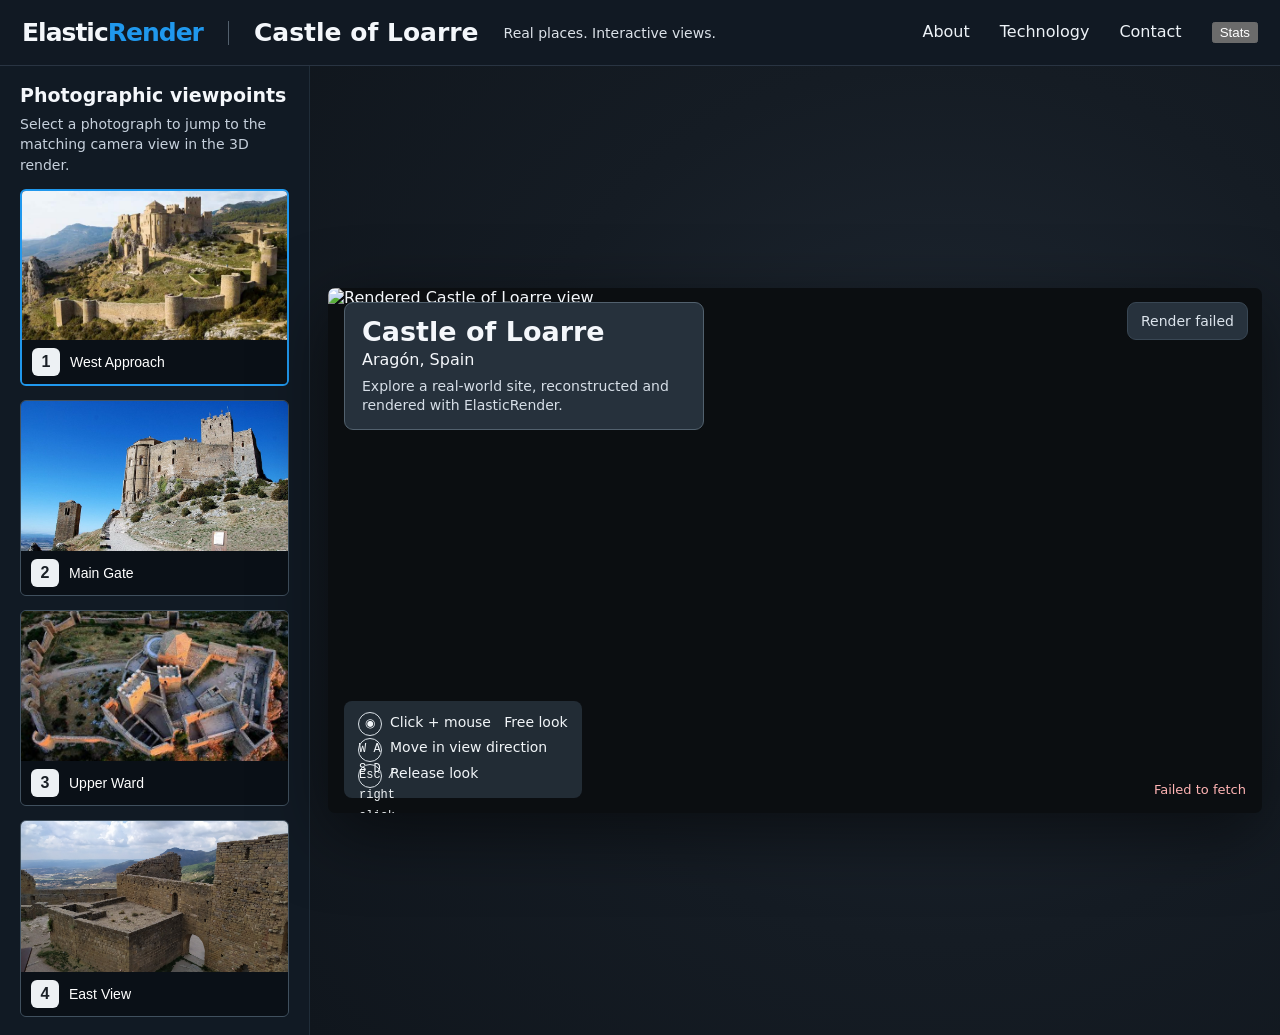
==== elasticrender_castle_demo.html @ c6b7ba1c "Add files via upload" ====
<!doctype html>
<html lang="en">
<head>
<meta charset="utf-8">
<meta name="viewport" content="width=device-width,initial-scale=1">
<title>ElasticRender · Castle of Loarre</title>
<style>
:root{color-scheme:dark;--bg:#10161e;--panel:#1d2733;--line:#314050;--blue:#2098ed;--muted:#c6d0dc}
*{box-sizing:border-box}html,body{margin:0;min-height:100%;font-family:Inter,ui-sans-serif,system-ui,sans-serif;background:var(--bg);color:#f4f7fb}
body{min-height:100vh}header{height:66px;border-bottom:1px solid #293442;display:flex;align-items:center;padding:0 22px;gap:25px;background:#111923}
.brand{font-size:25px;font-weight:750;letter-spacing:-.04em}.brand span{color:var(--blue)}.divider{height:24px;border-left:1px solid #53606d}.title{font-size:25px;font-weight:650}.tagline{color:#dbe1e8;font-size:14px}.nav{margin-left:auto;display:flex;gap:30px;color:#edf2f7}.nav a{color:inherit;text-decoration:none}
.layout{display:grid;grid-template-columns:310px minmax(0,1fr);min-height:calc(100vh - 66px)}aside{padding:18px 20px;background:#111a24;border-right:1px solid #202d39;overflow:auto}aside h2{font-size:19px;margin:0 0 8px}aside p{color:var(--muted);font-size:14px;line-height:1.45;margin:0 0 14px}.shots{display:grid;gap:14px}.shot{border:1px solid #40505e;background:#1a2530;border-radius:6px;overflow:hidden;padding:0;color:#fff;text-align:left;cursor:pointer;transition:.15s;border-width:1px}.shot:hover,.shot.active{border:2px solid var(--blue)}.shot img{display:block;width:100%;aspect-ratio:16/9;object-fit:cover}.shot-label{display:flex;align-items:center;gap:10px;padding:8px 10px;background:rgba(8,13,18,.84);font-size:14px}.number{width:28px;height:28px;border-radius:6px;background:#edf1f4;color:#1a2027;display:grid;place-items:center;font-weight:700;font-size:16px}
main{position:relative;display:flex;align-items:center;justify-content:center;padding:14px 18px;background:radial-gradient(circle at 65% 45%,#202934 0,#151c24 53%,#10161d 100%)}.render-wrap{position:relative;width:min(100%,1200px);aspect-ratio:16/9;background:#0b0e11;box-shadow:0 20px 70px #0008;border-radius:7px;overflow:hidden}.render-wrap img{width:100%;height:100%;display:block;object-fit:contain}.info{position:absolute;left:16px;top:14px;max-width:360px;background:#293540e8;border:1px solid #52616e;border-radius:9px;padding:14px 17px}.info h1{font-size:27px;line-height:1.1;margin:0 0 4px}.info .place{font-size:16px;margin-bottom:8px}.info p{color:#d6dee7;font-size:14px;line-height:1.35;margin:0}.status{position:absolute;right:14px;top:14px;background:#27323d;border:1px solid #394754;border-radius:9px;padding:10px 13px;color:#dce4ec;font-size:14px}.controls{position:absolute;left:16px;bottom:15px;background:#26313bdf;border-radius:8px;padding:10px 14px;color:#f1f5f8;font-size:14px;line-height:1.7}.controls kbd{display:inline-grid;place-items:center;width:24px;height:24px;border:1px solid #dbe2e8;border-radius:50%;margin-right:8px;font-size:12px}.stats-panel{display:none;position:absolute;right:14px;bottom:14px;background:#18212bd9;border:1px solid #52616e;border-radius:8px;padding:10px 12px;color:#dce4ec;font:12px/1.6 ui-monospace,monospace;max-width:390px}.stats-panel.open{display:block}.error{position:absolute;inset:auto 16px 16px auto;color:#ffb4b4;font-size:13px;max-width:55%;text-align:right}
@media(max-width:800px){header{padding:0 14px;gap:12px}.title{font-size:19px}.tagline,.divider,.nav{display:none}.layout{display:block}aside{border-right:0;border-bottom:1px solid #293442;padding:14px}.shots{display:flex;overflow-x:auto;gap:10px}.shot{min-width:190px}.shot-label{padding:6px 8px}.number{width:24px;height:24px}main{padding:12px 8px;min-height:56vw}.info{left:10px;top:10px;padding:9px 11px;max-width:65%}.info h1{font-size:18px}.info p,.controls{font-size:12px}.status{top:10px;right:10px;font-size:12px;padding:7px}.controls{left:10px;bottom:10px}}
</style>
</head>
<body>
<header><div class="brand">Elastic<span>Render</span></div><div class="divider"></div><div class="title">Castle of Loarre</div><div class="tagline">Real places. Interactive views.</div><nav class="nav"><a href="#about">About</a><a href="#technology">Technology</a><a href="#contact">Contact</a><button id="statsToggle" type="button">Stats</button></nav></header>
<div class="layout">
<aside><h2>Photographic viewpoints</h2><p>Select a photograph to jump to the matching camera view in the 3D render.</p><div class="shots" id="shots"></div></aside>
<main><div class="render-wrap" id="view"><img id="render" alt="Rendered Castle of Loarre view"><div class="info"><h1>Castle of Loarre</h1><div class="place">Aragón, Spain</div><p>Explore a real-world site, reconstructed and rendered with ElasticRender.</p></div><div class="status" id="status">1080p &nbsp;|&nbsp; Ready</div><div class="controls"><div><kbd>◉</kbd>Click + mouse &nbsp; Free look</div><div><kbd>W A S D</kbd>Move in view direction</div><div><kbd>Esc / right click</kbd>Release look</div></div><div class="stats-panel" id="statsPanel"><div id="clientStats">Client: async 30 FPS · waiting</div><div id="renderStats">Renderer: waiting</div></div><div class="error" id="error"></div></div></main>
</div>
<script>
const lambdaUrl='https://2l6ziozoccic3lmfd7wuqg2xia0nkqah.lambda-url.eu-west-2.on.aws/';
let renderWidth=1920,renderHeight=1080;
const cameras={
 camera1:[0.974174,0,-0.014282,-0.055994,-0.004531,1.704247,-0.309066,-0.067883,0,0,0,0.01,-0.014424,-0.178459,-0.983842,0.563640],
 camera2:[0.650398,0,-0.725397,0.040743,0.161630,1.718393,0.144919,-0.236218,0,0,0,0.01,-0.738677,0.125334,-0.662305,0.315036],
 camera3:[-0.698965,0,-0.678724,0.062357,-1.152657,0.512186,1.187032,-0.085197,0,0,0,0.01,-0.206005,-0.955277,0.212149,0.460692],
 camera4:[0.924031,0,-0.308846,-0.045320,-0.189948,1.625100,-0.568304,-0.306057,0,0,0,0.01,-0.297425,-0.345953,-0.889862,0.112355]
};
const views=[['camera1','West Approach'],['camera2','Main Gate'],['camera3','Upper Ward'],['camera4','East View']];
const shots=document.getElementById('shots'), image=document.getElementById('render'), status=document.getElementById('status'), error=document.getElementById('error');
const view=document.getElementById('view');
let position=[0,0,1],yaw=-Math.PI/2,pitch=0,keys=new Set(),active=false,lastMove=performance.now(),renderInFlight=false,movementQueued=false,requestId=0,displayedId=0;
const statsPanel=document.getElementById('statsPanel'),clientStats=document.getElementById('clientStats'),renderStats=document.getElementById('renderStats');
const receivedFrames=[];
function updateClientStats(){if(receivedFrames.length<2){clientStats.textContent='Client: async 30 FPS · waiting';return}const last=receivedFrames[receivedFrames.length-1],first=receivedFrames[0],fps=1000/((last-first)/(receivedFrames.length-1));clientStats.textContent=`Client: async 30 FPS · ${fps.toFixed(1)} FPS receive average (${receivedFrames.length} frames)`}
function updateRenderStats(headers){const render=headers.get('X-Render-Ms'),raster=headers.get('X-Raster-Ms'),jpeg=headers.get('X-Jpeg-Encode-Ms'),bytes=headers.get('X-Jpeg-Bytes');if(render)renderStats.textContent=`Renderer: ${render} ms · raster ${raster} ms · JPEG ${jpeg} ms · ${bytes} bytes`}
const nativeFetch=window.fetch;window.fetch=async(...args)=>{const response=await nativeFetch(...args);updateRenderStats(response.headers);receivedFrames.push(performance.now());if(receivedFrames.length>10)receivedFrames.shift();updateClientStats();return response};
document.getElementById('statsToggle').onclick=()=>statsPanel.classList.toggle('open');
const dot=(a,b)=>a[0]*b[0]+a[1]*b[1]+a[2]*b[2];
const cross=(a,b)=>[a[1]*b[2]-a[2]*b[1],a[2]*b[0]-a[0]*b[2],a[0]*b[1]-a[1]*b[0]];
const norm=a=>{const n=Math.hypot(...a);return a.map(x=>x/n)};
function matrix(){const aspect=renderWidth/renderHeight,fy=1/Math.tan(Math.PI/6),fx=fy/aspect;const f=norm([Math.cos(pitch)*Math.cos(yaw),Math.sin(pitch),Math.cos(pitch)*Math.sin(yaw)]),r=norm(cross(f,[0,1,0])),u=cross(r,f),v=[r[0],r[1],r[2],-dot(r,position),u[0],u[1],u[2],-dot(u,position),-f[0],-f[1],-f[2],dot(f,position),0,0,0,1];return [fx*v[0],fx*v[1],fx*v[2],fx*v[3],fy*v[4],fy*v[5],fy*v[6],fy*v[7],0,0,0,.01,-v[8],-v[9],-v[10],-v[11]]}
function applyCameraMatrix(cameraMatrix){const aspect=renderWidth/renderHeight,fy=1/Math.tan(Math.PI/6),fx=fy/aspect,right=cameraMatrix.slice(0,3).map(x=>x/fx),up=cameraMatrix.slice(4,7).map(x=>x/fy),back=cameraMatrix.slice(12,15).map(x=>-x),translation=[cameraMatrix[3]/fx,cameraMatrix[7]/fy,-cameraMatrix[15]];position=[0,1,2].map(i=>-right[i]*translation[0]-up[i]*translation[1]-back[i]*translation[2]);const forward=back.map(x=>-x);yaw=Math.atan2(forward[2],forward[0]);pitch=Math.asin(Math.max(-1,Math.min(1,forward[1])))}
for(const [camera,label] of views){const button=document.createElement('button');button.className='shot';button.innerHTML=`<img src="assets/${camera}.jpg" alt="${label}"><span class="shot-label"><span class="number">${camera.slice(-1)}</span>${label}</span>`;button.onclick=()=>select(camera,button);shots.append(button)}
let lastImageUrl=null;
async function select(camera,button){document.querySelectorAll('.shot').forEach(x=>x.classList.remove('active'));button.classList.add('active');status.textContent='1080p  |  Rendering…';error.textContent='';try{const response=await fetch(lambdaUrl,{method:'POST',headers:{'Content-Type':'application/json'},body:JSON.stringify({sceneIndex:0,resolution:[renderWidth,renderHeight],cameraMatrix:cameras[camera]})});if(!response.ok){const raw=await response.text();let message=raw;try{const envelope=JSON.parse(raw);message=envelope.errorMessage||envelope.error||raw}catch(_){}throw new Error(message||`HTTP ${response.status}`)}const contentType=(response.headers.get('content-type')||'').toLowerCase();if(contentType.includes('application/json')){const envelope=await response.json();const encoded=typeof envelope.body==='string'?envelope.body:envelope.body?.body;if(!encoded)throw new Error('No image returned');if(lastImageUrl)URL.revokeObjectURL(lastImageUrl);image.src=encoded.startsWith('data:')?encoded:`data:image/jpeg;base64,${encoded}`}else{const jpeg=await response.blob();if(!jpeg.size)throw new Error('Empty image returned');if(lastImageUrl)URL.revokeObjectURL(lastImageUrl);lastImageUrl=URL.createObjectURL(jpeg);image.src=lastImageUrl}status.textContent='1080p  |  Ready'}catch(e){status.textContent='Render failed';error.textContent=e.message}}
async function issueRender(cameraMatrix){const id=++requestId;status.textContent=`${renderHeight===1080?'1080p':'540p'}  |  Rendering…`;error.textContent='';try{const response=await fetch(lambdaUrl,{method:'POST',headers:{'Content-Type':'application/json'},body:JSON.stringify({sceneIndex:0,resolution:[renderWidth,renderHeight],cameraMatrix})});if(!response.ok){const raw=await response.text();let message=raw;try{const envelope=JSON.parse(raw);message=envelope.errorMessage||envelope.error||raw}catch(_){}throw new Error(message||`HTTP ${response.status}`)}const contentType=(response.headers.get('content-type')||'').toLowerCase();if(contentType.includes('application/json')){const envelope=await response.json();const encoded=typeof envelope.body==='string'?envelope.body:envelope.body?.body;if(!encoded)throw new Error('No image returned');if(id>=displayedId){displayedId=id;image.src=encoded.startsWith('data:')?encoded:`data:image/jpeg;base64,${encoded}`}}else{const jpeg=await response.blob();if(!jpeg.size)throw new Error('Empty image returned');const imageUrl=URL.createObjectURL(jpeg);if(id>=displayedId){displayedId=id;if(lastImageUrl)URL.revokeObjectURL(lastImageUrl);lastImageUrl=imageUrl;image.src=imageUrl}else{URL.revokeObjectURL(imageUrl)}}status.textContent=`${renderHeight===1080?'1080p':'540p'}  |  Ready`}catch(e){status.textContent='Render failed';error.textContent=e.message}}
function select(camera,button){document.querySelectorAll('.shot').forEach(x=>x.classList.remove('active'));button.classList.add('active');if(document.pointerLockElement===view)document.exitPointerLock();renderWidth=1920;renderHeight=1080;applyCameraMatrix(cameras[camera]);movementQueued=false;issueRender(matrix())}
view.addEventListener('mousedown',event=>{if(event.button===2){event.preventDefault();if(document.pointerLockElement===view)document.exitPointerLock();return}if(event.button===0)view.requestPointerLock()});
view.addEventListener('contextmenu',event=>{event.preventDefault();if(document.pointerLockElement===view)document.exitPointerLock()});
document.addEventListener('pointerlockchange',()=>{active=document.pointerLockElement===view;status.textContent=active?'1080p  |  Free look active':'1080p  |  Ready'});
document.addEventListener('mousemove',event=>{if(!active)return;yaw+=event.movementX*.002;pitch=Math.max(-1.54,Math.min(1.54,pitch-event.movementY*.002));movementQueued=true});
document.addEventListener('keydown',event=>{if(!active)return;if(['KeyW','KeyA','KeyS','KeyD'].includes(event.code)){keys.add(event.code);event.preventDefault()}});
document.addEventListener('keyup',event=>keys.delete(event.code));
let settlingFrames=0;
function tick(now){const dt=Math.min(.05,(now-lastMove)/1000);lastMove=now;if(active&&keys.size){const f=norm([Math.cos(pitch)*Math.cos(yaw),Math.sin(pitch),Math.cos(pitch)*Math.sin(yaw)]),r=norm(cross(f,[0,1,0])),speed=2;if(keys.has('KeyW'))position=position.map((x,i)=>x+f[i]*speed*dt);if(keys.has('KeyS'))position=position.map((x,i)=>x-f[i]*speed*dt);if(keys.has('KeyD'))position=position.map((x,i)=>x+r[i]*speed*dt);if(keys.has('KeyA'))position=position.map((x,i)=>x-r[i]*speed*dt);movementQueued=true}requestAnimationFrame(tick)}
function asyncTick(){if(movementQueued){movementQueued=false;settlingFrames=1;renderWidth=960;renderHeight=540;issueRender(matrix())}else if(settlingFrames>0){settlingFrames--;renderWidth=1920;renderHeight=1080;issueRender(matrix())}setTimeout(asyncTick,1000/30)}requestAnimationFrame(tick);asyncTick();
 select('camera1',shots.firstElementChild);
</script>
</body></html>
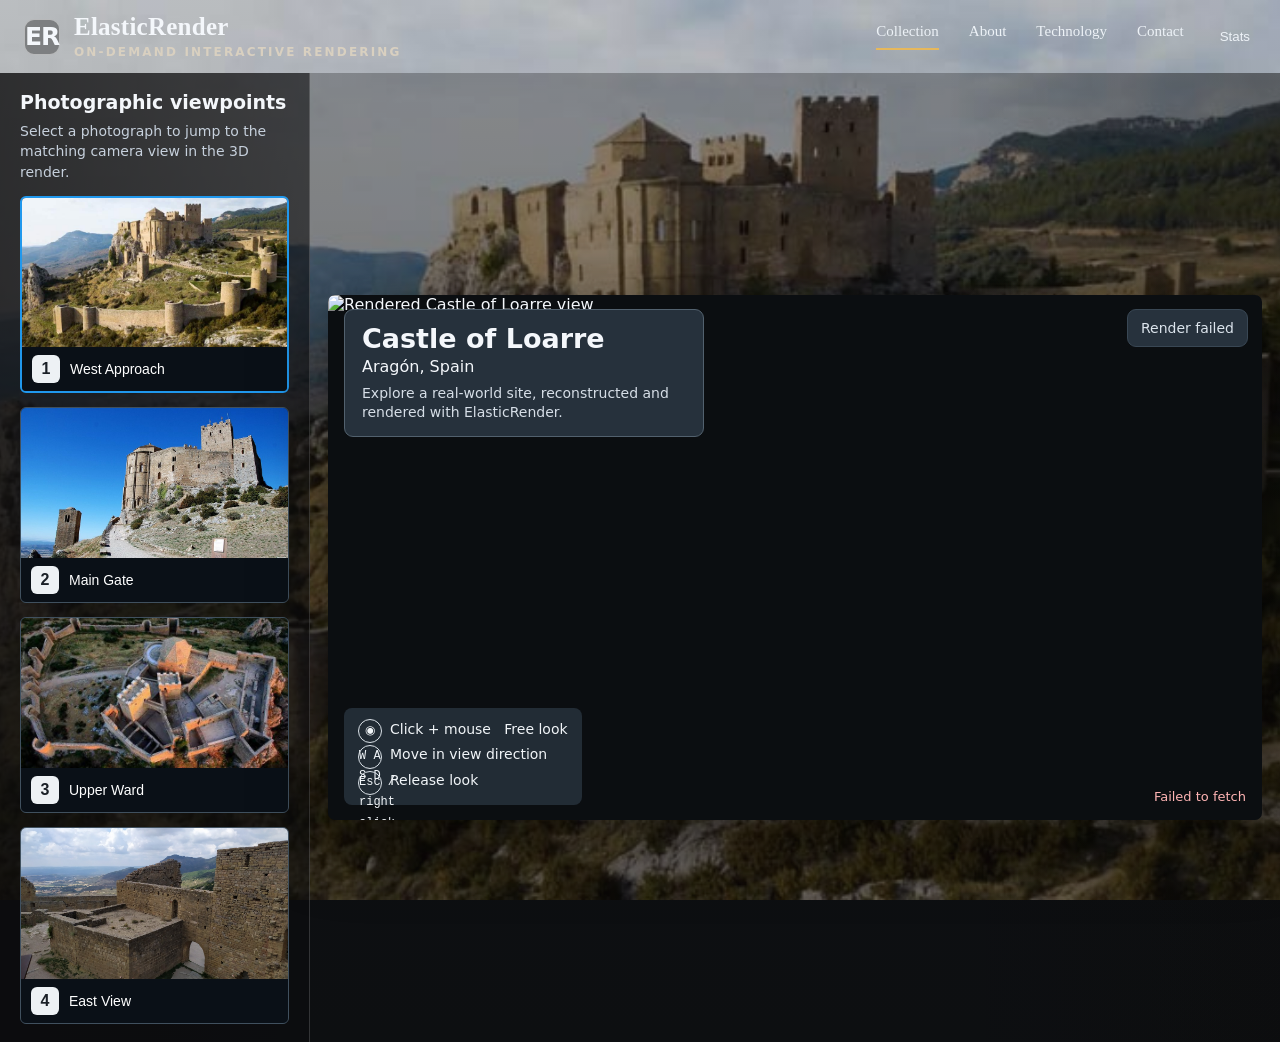
==== commit b3627b62: "Add files via upload" ====
--- a/elasticrender_castle_demo.html
+++ b/elasticrender_castle_demo.html
@@ -12,10 +12,13 @@
 .layout{display:grid;grid-template-columns:310px minmax(0,1fr);min-height:calc(100vh - 66px)}aside{padding:18px 20px;background:#111a24;border-right:1px solid #202d39;overflow:auto}aside h2{font-size:19px;margin:0 0 8px}aside p{color:var(--muted);font-size:14px;line-height:1.45;margin:0 0 14px}.shots{display:grid;gap:14px}.shot{border:1px solid #40505e;background:#1a2530;border-radius:6px;overflow:hidden;padding:0;color:#fff;text-align:left;cursor:pointer;transition:.15s;border-width:1px}.shot:hover,.shot.active{border:2px solid var(--blue)}.shot img{display:block;width:100%;aspect-ratio:16/9;object-fit:cover}.shot-label{display:flex;align-items:center;gap:10px;padding:8px 10px;background:rgba(8,13,18,.84);font-size:14px}.number{width:28px;height:28px;border-radius:6px;background:#edf1f4;color:#1a2027;display:grid;place-items:center;font-weight:700;font-size:16px}
 main{position:relative;display:flex;align-items:center;justify-content:center;padding:14px 18px;background:radial-gradient(circle at 65% 45%,#202934 0,#151c24 53%,#10161d 100%)}.render-wrap{position:relative;width:min(100%,1200px);aspect-ratio:16/9;background:#0b0e11;box-shadow:0 20px 70px #0008;border-radius:7px;overflow:hidden}.render-wrap img{width:100%;height:100%;display:block;object-fit:contain}.info{position:absolute;left:16px;top:14px;max-width:360px;background:#293540e8;border:1px solid #52616e;border-radius:9px;padding:14px 17px}.info h1{font-size:27px;line-height:1.1;margin:0 0 4px}.info .place{font-size:16px;margin-bottom:8px}.info p{color:#d6dee7;font-size:14px;line-height:1.35;margin:0}.status{position:absolute;right:14px;top:14px;background:#27323d;border:1px solid #394754;border-radius:9px;padding:10px 13px;color:#dce4ec;font-size:14px}.controls{position:absolute;left:16px;bottom:15px;background:#26313bdf;border-radius:8px;padding:10px 14px;color:#f1f5f8;font-size:14px;line-height:1.7}.controls kbd{display:inline-grid;place-items:center;width:24px;height:24px;border:1px solid #dbe2e8;border-radius:50%;margin-right:8px;font-size:12px}.stats-panel{display:none;position:absolute;right:14px;bottom:14px;background:#18212bd9;border:1px solid #52616e;border-radius:8px;padding:10px 12px;color:#dce4ec;font:12px/1.6 ui-monospace,monospace;max-width:390px}.stats-panel.open{display:block}.error{position:absolute;inset:auto 16px 16px auto;color:#ffb4b4;font-size:13px;max-width:55%;text-align:right}
 @media(max-width:800px){header{padding:0 14px;gap:12px}.title{font-size:19px}.tagline,.divider,.nav{display:none}.layout{display:block}aside{border-right:0;border-bottom:1px solid #293442;padding:14px}.shots{display:flex;overflow-x:auto;gap:10px}.shot{min-width:190px}.shot-label{padding:6px 8px}.number{width:24px;height:24px}main{padding:12px 8px;min-height:56vw}.info{left:10px;top:10px;padding:9px 11px;max-width:65%}.info h1{font-size:18px}.info p,.controls{font-size:12px}.status{top:10px;right:10px;font-size:12px;padding:7px}.controls{left:10px;bottom:10px}}
+body{font-family:Inter,ui-sans-serif,system-ui,-apple-system,BlinkMacSystemFont,"Segoe UI",sans-serif;background:linear-gradient(rgba(12,10,9,.24),rgba(12,10,9,.48)),url("assets/camera1.jpg") center/cover fixed}
+header{height:auto;border:0;background:transparent;padding:14px 24px;gap:28px}.brand{display:flex;align-items:center;gap:14px}.brand-mark{width:36px;height:36px;border:1px solid rgba(255,255,255,.45);border-radius:10px;display:grid;place-items:center;background:rgba(15,15,17,.34);backdrop-filter:blur(12px);font-weight:700;letter-spacing:-.05em}.brand-name{font-family:Georgia,"Times New Roman",serif;font-size:25px;line-height:1;letter-spacing:.01em}.brand-name strong{font-weight:700}.tagline{color:#d9d0c0;font-size:12px;letter-spacing:.18em;text-transform:uppercase;margin-top:6px}.nav{font-family:Georgia,"Times New Roman",serif;font-size:15px}.nav button{background:none;border:0;color:inherit;cursor:pointer}.layout{background:linear-gradient(90deg,rgba(12,10,8,.32),transparent 24%,transparent 74%,rgba(12,10,8,.28))}.layout aside{background:rgba(12,12,14,.70);border-color:rgba(255,255,255,.16)}main{background:rgba(12,12,14,.28)}
+nav a.active{border-bottom:2px solid #e6b85c;padding-bottom:8px}
 </style>
 </head>
 <body>
-<header><div class="brand">Elastic<span>Render</span></div><div class="divider"></div><div class="title">Castle of Loarre</div><div class="tagline">Real places. Interactive views.</div><nav class="nav"><a href="#about">About</a><a href="#technology">Technology</a><a href="#contact">Contact</a><button id="statsToggle" type="button">Stats</button></nav></header>
+<header><div class="brand"><div class="brand-mark">ER</div><div><div class="brand-name"><strong>Elastic</strong>Render</div><div class="tagline">On-demand interactive rendering</div></div></div><nav class="nav"><a class="active" href="elasticrender_castle_demo.html">Collection</a><a href="elasticrender_museum_demo.html#about">About</a><a href="elasticrender_museum_demo.html#technology">Technology</a><a href="elasticrender_museum_demo.html#contact">Contact</a><button id="statsToggle" type="button">Stats</button></nav></header>
 <div class="layout">
 <aside><h2>Photographic viewpoints</h2><p>Select a photograph to jump to the matching camera view in the 3D render.</p><div class="shots" id="shots"></div></aside>
 <main><div class="render-wrap" id="view"><img id="render" alt="Rendered Castle of Loarre view"><div class="info"><h1>Castle of Loarre</h1><div class="place">Aragón, Spain</div><p>Explore a real-world site, reconstructed and rendered with ElasticRender.</p></div><div class="status" id="status">1080p &nbsp;|&nbsp; Ready</div><div class="controls"><div><kbd>◉</kbd>Click + mouse &nbsp; Free look</div><div><kbd>W A S D</kbd>Move in view direction</div><div><kbd>Esc / right click</kbd>Release look</div></div><div class="stats-panel" id="statsPanel"><div id="clientStats">Client: async 30 FPS · waiting</div><div id="renderStats">Renderer: waiting</div></div><div class="error" id="error"></div></div></main>
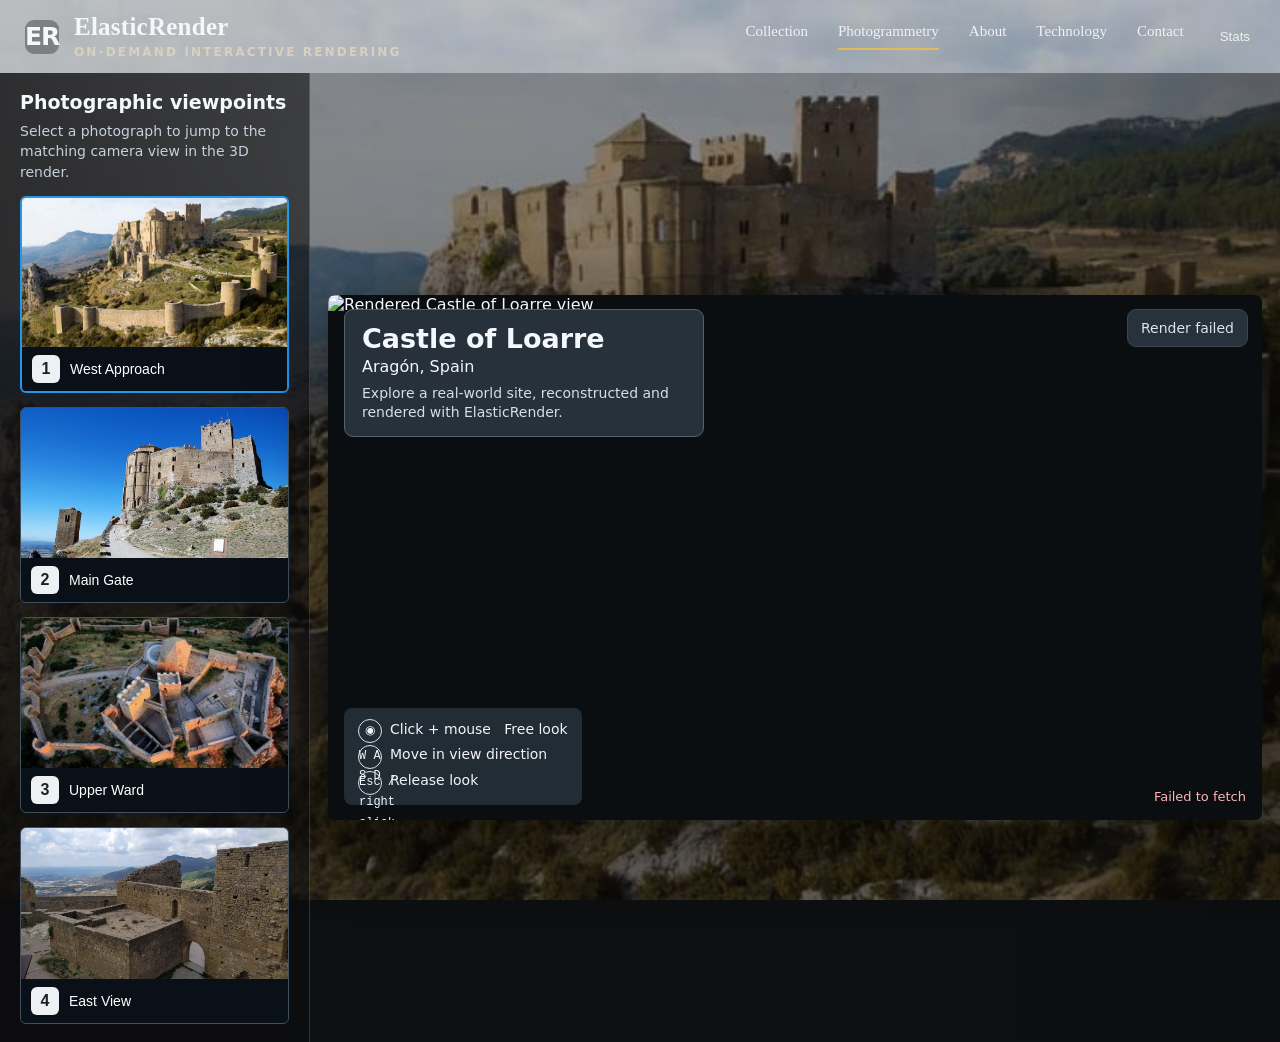
==== commit 146c8283: "Add files via upload" ====
--- a/elasticrender_castle_demo.html
+++ b/elasticrender_castle_demo.html
@@ -18,7 +18,7 @@
 </style>
 </head>
 <body>
-<header><div class="brand"><div class="brand-mark">ER</div><div><div class="brand-name"><strong>Elastic</strong>Render</div><div class="tagline">On-demand interactive rendering</div></div></div><nav class="nav"><a class="active" href="elasticrender_castle_demo.html">Collection</a><a href="elasticrender_museum_demo.html#about">About</a><a href="elasticrender_museum_demo.html#technology">Technology</a><a href="elasticrender_museum_demo.html#contact">Contact</a><button id="statsToggle" type="button">Stats</button></nav></header>
+<header><div class="brand"><div class="brand-mark">ER</div><div><div class="brand-name"><strong>Elastic</strong>Render</div><div class="tagline">On-demand interactive rendering</div></div></div><nav class="nav"><a href="elasticrender_museum_demo.html#collection">Collection</a><a class="active" href="elasticrender_castle_demo.html">Photogrammetry</a><a href="elasticrender_museum_demo.html#about">About</a><a href="elasticrender_museum_demo.html#technology">Technology</a><a href="elasticrender_museum_demo.html#contact">Contact</a><button id="statsToggle" type="button">Stats</button></nav></header>
 <div class="layout">
 <aside><h2>Photographic viewpoints</h2><p>Select a photograph to jump to the matching camera view in the 3D render.</p><div class="shots" id="shots"></div></aside>
 <main><div class="render-wrap" id="view"><img id="render" alt="Rendered Castle of Loarre view"><div class="info"><h1>Castle of Loarre</h1><div class="place">Aragón, Spain</div><p>Explore a real-world site, reconstructed and rendered with ElasticRender.</p></div><div class="status" id="status">1080p &nbsp;|&nbsp; Ready</div><div class="controls"><div><kbd>◉</kbd>Click + mouse &nbsp; Free look</div><div><kbd>W A S D</kbd>Move in view direction</div><div><kbd>Esc / right click</kbd>Release look</div></div><div class="stats-panel" id="statsPanel"><div id="clientStats">Client: async 30 FPS · waiting</div><div id="renderStats">Renderer: waiting</div></div><div class="error" id="error"></div></div></main>
@@ -56,10 +56,10 @@
 view.addEventListener('contextmenu',event=>{event.preventDefault();if(document.pointerLockElement===view)document.exitPointerLock()});
 document.addEventListener('pointerlockchange',()=>{active=document.pointerLockElement===view;status.textContent=active?'1080p  |  Free look active':'1080p  |  Ready'});
 document.addEventListener('mousemove',event=>{if(!active)return;yaw+=event.movementX*.002;pitch=Math.max(-1.54,Math.min(1.54,pitch-event.movementY*.002));movementQueued=true});
-document.addEventListener('keydown',event=>{if(!active)return;if(['KeyW','KeyA','KeyS','KeyD'].includes(event.code)){keys.add(event.code);event.preventDefault()}});
+document.addEventListener('keydown',event=>{if(!active)return;if(['KeyW','KeyA','KeyS','KeyD','ShiftLeft','ShiftRight'].includes(event.code)){keys.add(event.code);event.preventDefault()}});
 document.addEventListener('keyup',event=>keys.delete(event.code));
 let settlingFrames=0;
-function tick(now){const dt=Math.min(.05,(now-lastMove)/1000);lastMove=now;if(active&&keys.size){const f=norm([Math.cos(pitch)*Math.cos(yaw),Math.sin(pitch),Math.cos(pitch)*Math.sin(yaw)]),r=norm(cross(f,[0,1,0])),speed=2;if(keys.has('KeyW'))position=position.map((x,i)=>x+f[i]*speed*dt);if(keys.has('KeyS'))position=position.map((x,i)=>x-f[i]*speed*dt);if(keys.has('KeyD'))position=position.map((x,i)=>x+r[i]*speed*dt);if(keys.has('KeyA'))position=position.map((x,i)=>x-r[i]*speed*dt);movementQueued=true}requestAnimationFrame(tick)}
+function tick(now){const dt=Math.min(.05,(now-lastMove)/1000);lastMove=now;if(active&&keys.size){const f=norm([Math.cos(pitch)*Math.cos(yaw),Math.sin(pitch),Math.cos(pitch)*Math.sin(yaw)]),r=norm(cross(f,[0,1,0])),speed=2*(keys.has('ShiftLeft')||keys.has('ShiftRight')?.1:1);if(keys.has('KeyW'))position=position.map((x,i)=>x+f[i]*speed*dt);if(keys.has('KeyS'))position=position.map((x,i)=>x-f[i]*speed*dt);if(keys.has('KeyD'))position=position.map((x,i)=>x+r[i]*speed*dt);if(keys.has('KeyA'))position=position.map((x,i)=>x-r[i]*speed*dt);movementQueued=true}requestAnimationFrame(tick)}
 function asyncTick(){if(movementQueued){movementQueued=false;settlingFrames=1;renderWidth=960;renderHeight=540;issueRender(matrix())}else if(settlingFrames>0){settlingFrames--;renderWidth=1920;renderHeight=1080;issueRender(matrix())}setTimeout(asyncTick,1000/30)}requestAnimationFrame(tick);asyncTick();
  select('camera1',shots.firstElementChild);
 </script>
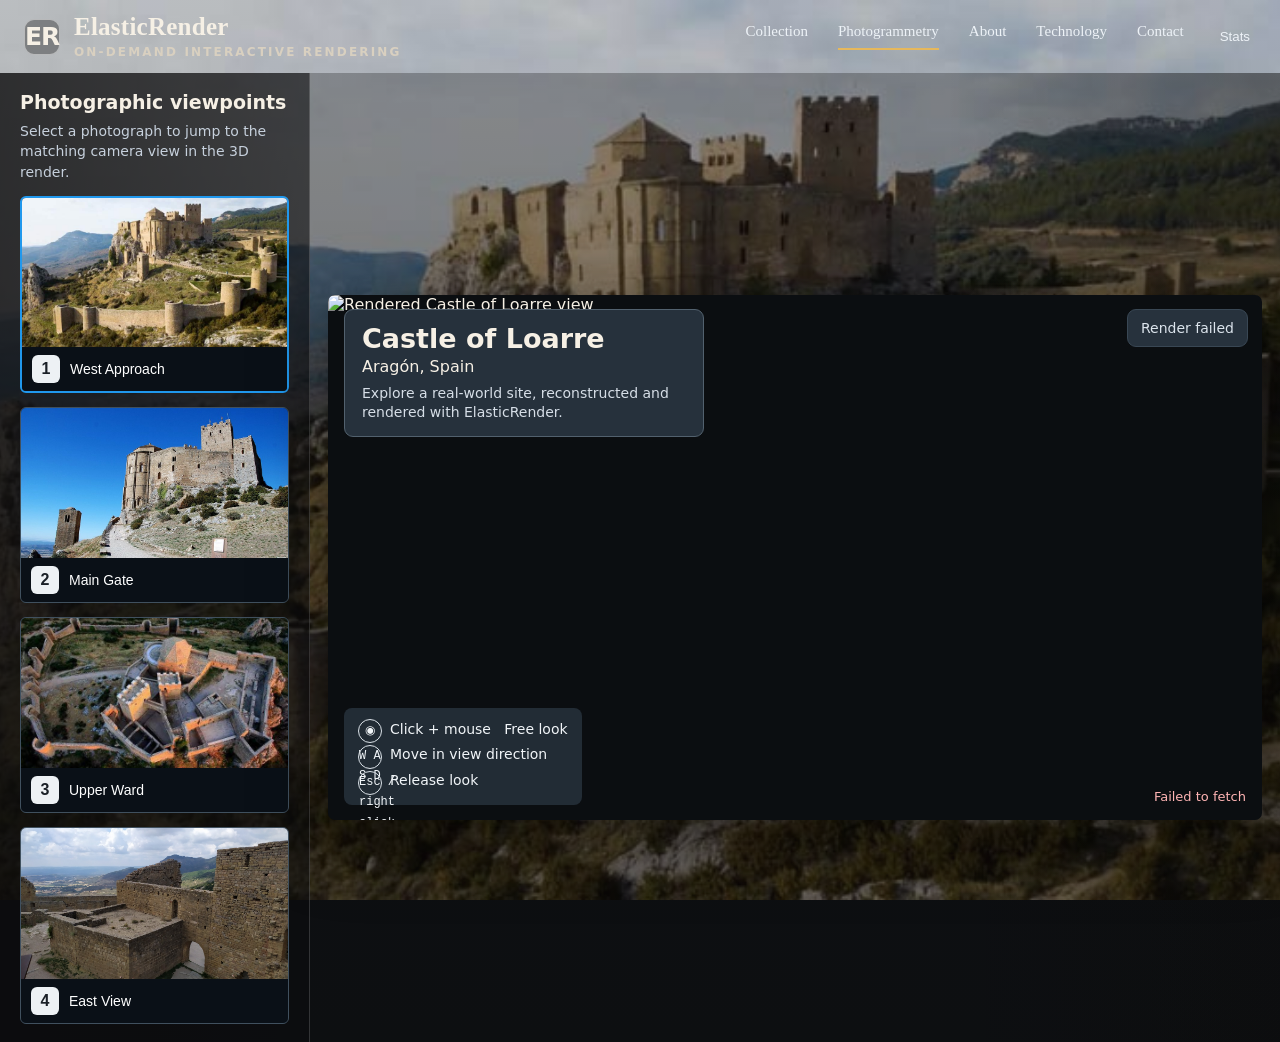
==== commit 4c64762f: "Add files via upload" ====
--- a/elasticrender_castle_demo.html
+++ b/elasticrender_castle_demo.html
@@ -12,13 +12,13 @@
 .layout{display:grid;grid-template-columns:310px minmax(0,1fr);min-height:calc(100vh - 66px)}aside{padding:18px 20px;background:#111a24;border-right:1px solid #202d39;overflow:auto}aside h2{font-size:19px;margin:0 0 8px}aside p{color:var(--muted);font-size:14px;line-height:1.45;margin:0 0 14px}.shots{display:grid;gap:14px}.shot{border:1px solid #40505e;background:#1a2530;border-radius:6px;overflow:hidden;padding:0;color:#fff;text-align:left;cursor:pointer;transition:.15s;border-width:1px}.shot:hover,.shot.active{border:2px solid var(--blue)}.shot img{display:block;width:100%;aspect-ratio:16/9;object-fit:cover}.shot-label{display:flex;align-items:center;gap:10px;padding:8px 10px;background:rgba(8,13,18,.84);font-size:14px}.number{width:28px;height:28px;border-radius:6px;background:#edf1f4;color:#1a2027;display:grid;place-items:center;font-weight:700;font-size:16px}
 main{position:relative;display:flex;align-items:center;justify-content:center;padding:14px 18px;background:radial-gradient(circle at 65% 45%,#202934 0,#151c24 53%,#10161d 100%)}.render-wrap{position:relative;width:min(100%,1200px);aspect-ratio:16/9;background:#0b0e11;box-shadow:0 20px 70px #0008;border-radius:7px;overflow:hidden}.render-wrap img{width:100%;height:100%;display:block;object-fit:contain}.info{position:absolute;left:16px;top:14px;max-width:360px;background:#293540e8;border:1px solid #52616e;border-radius:9px;padding:14px 17px}.info h1{font-size:27px;line-height:1.1;margin:0 0 4px}.info .place{font-size:16px;margin-bottom:8px}.info p{color:#d6dee7;font-size:14px;line-height:1.35;margin:0}.status{position:absolute;right:14px;top:14px;background:#27323d;border:1px solid #394754;border-radius:9px;padding:10px 13px;color:#dce4ec;font-size:14px}.controls{position:absolute;left:16px;bottom:15px;background:#26313bdf;border-radius:8px;padding:10px 14px;color:#f1f5f8;font-size:14px;line-height:1.7}.controls kbd{display:inline-grid;place-items:center;width:24px;height:24px;border:1px solid #dbe2e8;border-radius:50%;margin-right:8px;font-size:12px}.stats-panel{display:none;position:absolute;right:14px;bottom:14px;background:#18212bd9;border:1px solid #52616e;border-radius:8px;padding:10px 12px;color:#dce4ec;font:12px/1.6 ui-monospace,monospace;max-width:390px}.stats-panel.open{display:block}.error{position:absolute;inset:auto 16px 16px auto;color:#ffb4b4;font-size:13px;max-width:55%;text-align:right}
 @media(max-width:800px){header{padding:0 14px;gap:12px}.title{font-size:19px}.tagline,.divider,.nav{display:none}.layout{display:block}aside{border-right:0;border-bottom:1px solid #293442;padding:14px}.shots{display:flex;overflow-x:auto;gap:10px}.shot{min-width:190px}.shot-label{padding:6px 8px}.number{width:24px;height:24px}main{padding:12px 8px;min-height:56vw}.info{left:10px;top:10px;padding:9px 11px;max-width:65%}.info h1{font-size:18px}.info p,.controls{font-size:12px}.status{top:10px;right:10px;font-size:12px;padding:7px}.controls{left:10px;bottom:10px}}
-body{font-family:Inter,ui-sans-serif,system-ui,-apple-system,BlinkMacSystemFont,"Segoe UI",sans-serif;background:linear-gradient(rgba(12,10,9,.24),rgba(12,10,9,.48)),url("assets/camera1.jpg") center/cover fixed}
+body{font-family:Inter,ui-sans-serif,system-ui,-apple-system,BlinkMacSystemFont,"Segoe UI",sans-serif;color:#f6f0e5;background:linear-gradient(rgba(12,10,9,.24),rgba(12,10,9,.48)),url("assets/camera1.jpg") center/cover fixed}
 header{height:auto;border:0;background:transparent;padding:14px 24px;gap:28px}.brand{display:flex;align-items:center;gap:14px}.brand-mark{width:36px;height:36px;border:1px solid rgba(255,255,255,.45);border-radius:10px;display:grid;place-items:center;background:rgba(15,15,17,.34);backdrop-filter:blur(12px);font-weight:700;letter-spacing:-.05em}.brand-name{font-family:Georgia,"Times New Roman",serif;font-size:25px;line-height:1;letter-spacing:.01em}.brand-name strong{font-weight:700}.tagline{color:#d9d0c0;font-size:12px;letter-spacing:.18em;text-transform:uppercase;margin-top:6px}.nav{font-family:Georgia,"Times New Roman",serif;font-size:15px}.nav button{background:none;border:0;color:inherit;cursor:pointer}.layout{background:linear-gradient(90deg,rgba(12,10,8,.32),transparent 24%,transparent 74%,rgba(12,10,8,.28))}.layout aside{background:rgba(12,12,14,.70);border-color:rgba(255,255,255,.16)}main{background:rgba(12,12,14,.28)}
 nav a.active{border-bottom:2px solid #e6b85c;padding-bottom:8px}
 </style>
 </head>
 <body>
-<header><div class="brand"><div class="brand-mark">ER</div><div><div class="brand-name"><strong>Elastic</strong>Render</div><div class="tagline">On-demand interactive rendering</div></div></div><nav class="nav"><a href="elasticrender_museum_demo.html#collection">Collection</a><a class="active" href="elasticrender_castle_demo.html">Photogrammetry</a><a href="elasticrender_museum_demo.html#about">About</a><a href="elasticrender_museum_demo.html#technology">Technology</a><a href="elasticrender_museum_demo.html#contact">Contact</a><button id="statsToggle" type="button">Stats</button></nav></header>
+<header><div class="brand"><div class="brand-mark">ER</div><div><div class="brand-name"><strong>Elastic</strong>Render</div><div class="tagline">On-demand interactive rendering</div></div></div><nav class="nav"><a href="elasticrender_museum_demo.html">Collection</a><a class="active" href="elasticrender_castle_demo.html">Photogrammetry</a><a href="elasticrender_museum_demo.html#about">About</a><a href="elasticrender_museum_demo.html#technology">Technology</a><a href="elasticrender_museum_demo.html#contact">Contact</a><button id="statsToggle" type="button">Stats</button></nav></header>
 <div class="layout">
 <aside><h2>Photographic viewpoints</h2><p>Select a photograph to jump to the matching camera view in the 3D render.</p><div class="shots" id="shots"></div></aside>
 <main><div class="render-wrap" id="view"><img id="render" alt="Rendered Castle of Loarre view"><div class="info"><h1>Castle of Loarre</h1><div class="place">Aragón, Spain</div><p>Explore a real-world site, reconstructed and rendered with ElasticRender.</p></div><div class="status" id="status">1080p &nbsp;|&nbsp; Ready</div><div class="controls"><div><kbd>◉</kbd>Click + mouse &nbsp; Free look</div><div><kbd>W A S D</kbd>Move in view direction</div><div><kbd>Esc / right click</kbd>Release look</div></div><div class="stats-panel" id="statsPanel"><div id="clientStats">Client: async 30 FPS · waiting</div><div id="renderStats">Renderer: waiting</div></div><div class="error" id="error"></div></div></main>
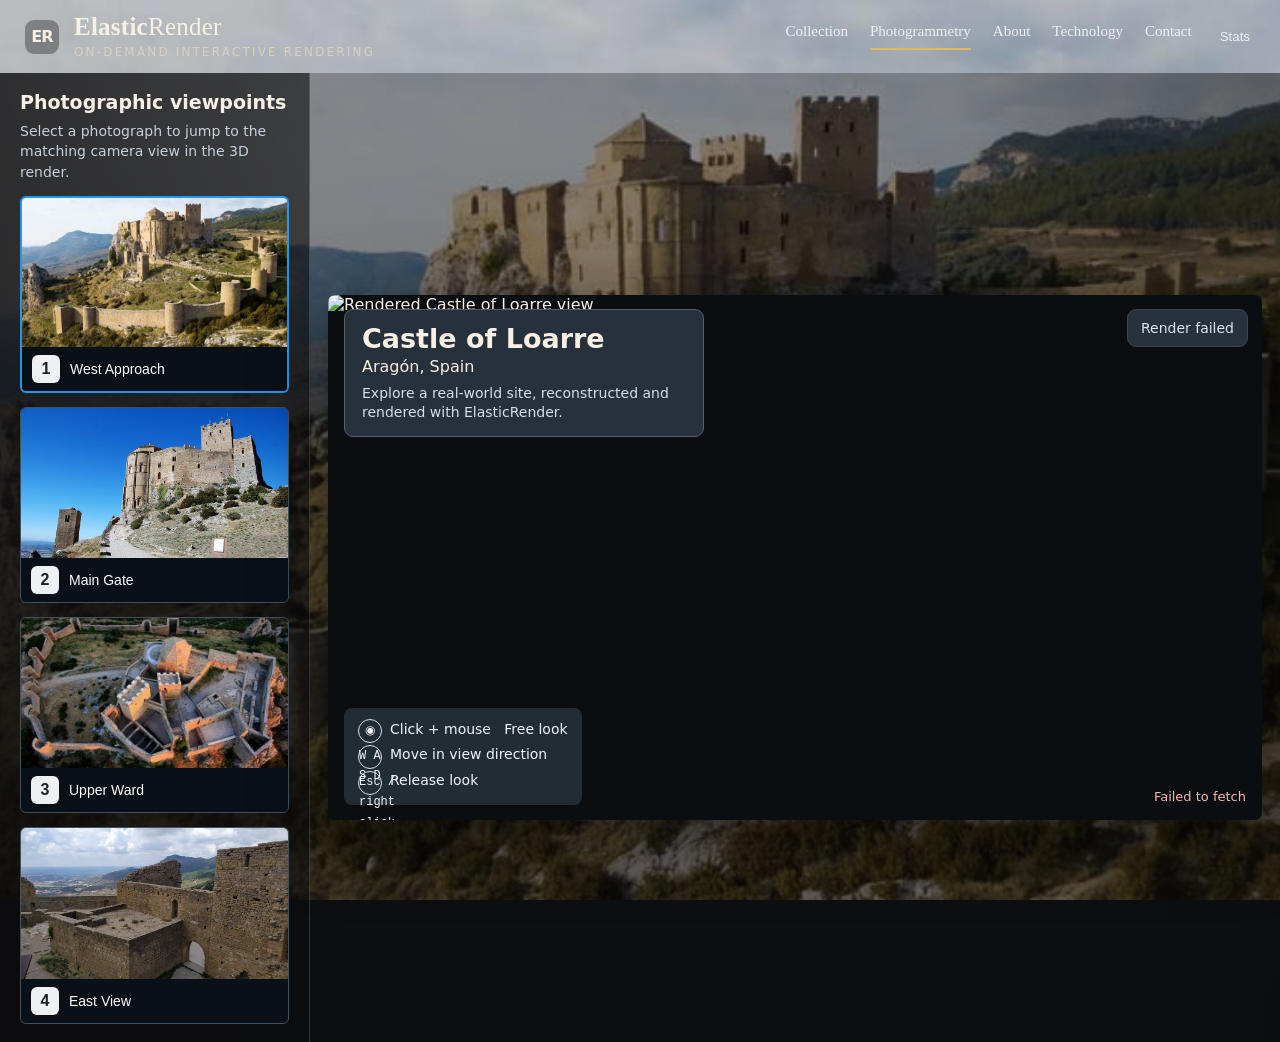
==== commit 94b90341: "Add files via upload" ====
--- a/elasticrender_castle_demo.html
+++ b/elasticrender_castle_demo.html
@@ -13,7 +13,7 @@
 main{position:relative;display:flex;align-items:center;justify-content:center;padding:14px 18px;background:radial-gradient(circle at 65% 45%,#202934 0,#151c24 53%,#10161d 100%)}.render-wrap{position:relative;width:min(100%,1200px);aspect-ratio:16/9;background:#0b0e11;box-shadow:0 20px 70px #0008;border-radius:7px;overflow:hidden}.render-wrap img{width:100%;height:100%;display:block;object-fit:contain}.info{position:absolute;left:16px;top:14px;max-width:360px;background:#293540e8;border:1px solid #52616e;border-radius:9px;padding:14px 17px}.info h1{font-size:27px;line-height:1.1;margin:0 0 4px}.info .place{font-size:16px;margin-bottom:8px}.info p{color:#d6dee7;font-size:14px;line-height:1.35;margin:0}.status{position:absolute;right:14px;top:14px;background:#27323d;border:1px solid #394754;border-radius:9px;padding:10px 13px;color:#dce4ec;font-size:14px}.controls{position:absolute;left:16px;bottom:15px;background:#26313bdf;border-radius:8px;padding:10px 14px;color:#f1f5f8;font-size:14px;line-height:1.7}.controls kbd{display:inline-grid;place-items:center;width:24px;height:24px;border:1px solid #dbe2e8;border-radius:50%;margin-right:8px;font-size:12px}.stats-panel{display:none;position:absolute;right:14px;bottom:14px;background:#18212bd9;border:1px solid #52616e;border-radius:8px;padding:10px 12px;color:#dce4ec;font:12px/1.6 ui-monospace,monospace;max-width:390px}.stats-panel.open{display:block}.error{position:absolute;inset:auto 16px 16px auto;color:#ffb4b4;font-size:13px;max-width:55%;text-align:right}
 @media(max-width:800px){header{padding:0 14px;gap:12px}.title{font-size:19px}.tagline,.divider,.nav{display:none}.layout{display:block}aside{border-right:0;border-bottom:1px solid #293442;padding:14px}.shots{display:flex;overflow-x:auto;gap:10px}.shot{min-width:190px}.shot-label{padding:6px 8px}.number{width:24px;height:24px}main{padding:12px 8px;min-height:56vw}.info{left:10px;top:10px;padding:9px 11px;max-width:65%}.info h1{font-size:18px}.info p,.controls{font-size:12px}.status{top:10px;right:10px;font-size:12px;padding:7px}.controls{left:10px;bottom:10px}}
 body{font-family:Inter,ui-sans-serif,system-ui,-apple-system,BlinkMacSystemFont,"Segoe UI",sans-serif;color:#f6f0e5;background:linear-gradient(rgba(12,10,9,.24),rgba(12,10,9,.48)),url("assets/camera1.jpg") center/cover fixed}
-header{height:auto;border:0;background:transparent;padding:14px 24px;gap:28px}.brand{display:flex;align-items:center;gap:14px}.brand-mark{width:36px;height:36px;border:1px solid rgba(255,255,255,.45);border-radius:10px;display:grid;place-items:center;background:rgba(15,15,17,.34);backdrop-filter:blur(12px);font-weight:700;letter-spacing:-.05em}.brand-name{font-family:Georgia,"Times New Roman",serif;font-size:25px;line-height:1;letter-spacing:.01em}.brand-name strong{font-weight:700}.tagline{color:#d9d0c0;font-size:12px;letter-spacing:.18em;text-transform:uppercase;margin-top:6px}.nav{font-family:Georgia,"Times New Roman",serif;font-size:15px}.nav button{background:none;border:0;color:inherit;cursor:pointer}.layout{background:linear-gradient(90deg,rgba(12,10,8,.32),transparent 24%,transparent 74%,rgba(12,10,8,.28))}.layout aside{background:rgba(12,12,14,.70);border-color:rgba(255,255,255,.16)}main{background:rgba(12,12,14,.28)}
+header{height:auto;border:0;background:transparent;padding:14px 24px;gap:28px}.brand{display:flex;align-items:center;gap:14px;font-size:inherit;font-weight:inherit;letter-spacing:normal}.brand-mark{width:36px;height:36px;border:1px solid rgba(255,255,255,.45);border-radius:10px;display:grid;place-items:center;background:rgba(15,15,17,.34);backdrop-filter:blur(12px);font-weight:700;letter-spacing:-.05em}.brand-name{font-family:Georgia,"Times New Roman",serif;font-size:25px;line-height:1;letter-spacing:.01em}.brand-name strong{font-weight:700}.tagline{color:#d9d0c0;font-size:12px;letter-spacing:.18em;text-transform:uppercase;margin-top:6px}.nav{font-family:Georgia,"Times New Roman",serif;font-size:15px;gap:22px}.nav button{background:none;border:0;color:inherit;cursor:pointer}.layout{background:linear-gradient(90deg,rgba(12,10,8,.32),transparent 24%,transparent 74%,rgba(12,10,8,.28))}.layout aside{background:rgba(12,12,14,.70);border-color:rgba(255,255,255,.16)}main{background:rgba(12,12,14,.28)}
 nav a.active{border-bottom:2px solid #e6b85c;padding-bottom:8px}
 </style>
 </head>
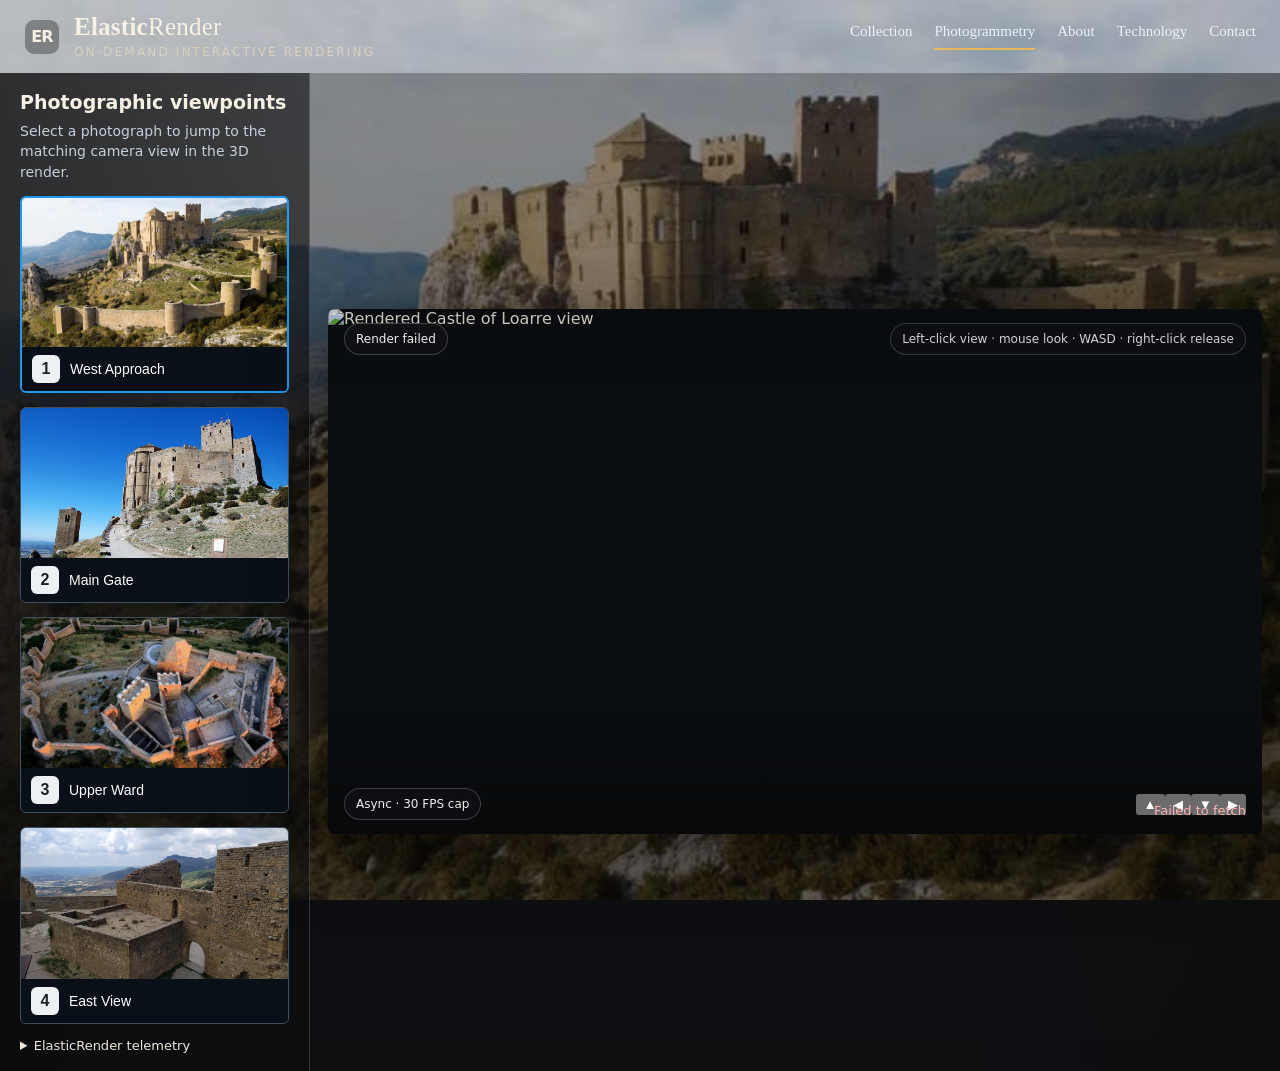
==== commit 8fa6f863: "Add files via upload" ====
--- a/elasticrender_castle_demo.html
+++ b/elasticrender_castle_demo.html
@@ -10,18 +10,19 @@
 body{min-height:100vh}header{height:66px;border-bottom:1px solid #293442;display:flex;align-items:center;padding:0 22px;gap:25px;background:#111923}
 .brand{font-size:25px;font-weight:750;letter-spacing:-.04em}.brand span{color:var(--blue)}.divider{height:24px;border-left:1px solid #53606d}.title{font-size:25px;font-weight:650}.tagline{color:#dbe1e8;font-size:14px}.nav{margin-left:auto;display:flex;gap:30px;color:#edf2f7}.nav a{color:inherit;text-decoration:none}
 .layout{display:grid;grid-template-columns:310px minmax(0,1fr);min-height:calc(100vh - 66px)}aside{padding:18px 20px;background:#111a24;border-right:1px solid #202d39;overflow:auto}aside h2{font-size:19px;margin:0 0 8px}aside p{color:var(--muted);font-size:14px;line-height:1.45;margin:0 0 14px}.shots{display:grid;gap:14px}.shot{border:1px solid #40505e;background:#1a2530;border-radius:6px;overflow:hidden;padding:0;color:#fff;text-align:left;cursor:pointer;transition:.15s;border-width:1px}.shot:hover,.shot.active{border:2px solid var(--blue)}.shot img{display:block;width:100%;aspect-ratio:16/9;object-fit:cover}.shot-label{display:flex;align-items:center;gap:10px;padding:8px 10px;background:rgba(8,13,18,.84);font-size:14px}.number{width:28px;height:28px;border-radius:6px;background:#edf1f4;color:#1a2027;display:grid;place-items:center;font-weight:700;font-size:16px}
-main{position:relative;display:flex;align-items:center;justify-content:center;padding:14px 18px;background:radial-gradient(circle at 65% 45%,#202934 0,#151c24 53%,#10161d 100%)}.render-wrap{position:relative;width:min(100%,1200px);aspect-ratio:16/9;background:#0b0e11;box-shadow:0 20px 70px #0008;border-radius:7px;overflow:hidden}.render-wrap img{width:100%;height:100%;display:block;object-fit:contain}.info{position:absolute;left:16px;top:14px;max-width:360px;background:#293540e8;border:1px solid #52616e;border-radius:9px;padding:14px 17px}.info h1{font-size:27px;line-height:1.1;margin:0 0 4px}.info .place{font-size:16px;margin-bottom:8px}.info p{color:#d6dee7;font-size:14px;line-height:1.35;margin:0}.status{position:absolute;right:14px;top:14px;background:#27323d;border:1px solid #394754;border-radius:9px;padding:10px 13px;color:#dce4ec;font-size:14px}.controls{position:absolute;left:16px;bottom:15px;background:#26313bdf;border-radius:8px;padding:10px 14px;color:#f1f5f8;font-size:14px;line-height:1.7}.controls kbd{display:inline-grid;place-items:center;width:24px;height:24px;border:1px solid #dbe2e8;border-radius:50%;margin-right:8px;font-size:12px}.stats-panel{display:none;position:absolute;right:14px;bottom:14px;background:#18212bd9;border:1px solid #52616e;border-radius:8px;padding:10px 12px;color:#dce4ec;font:12px/1.6 ui-monospace,monospace;max-width:390px}.stats-panel.open{display:block}.error{position:absolute;inset:auto 16px 16px auto;color:#ffb4b4;font-size:13px;max-width:55%;text-align:right}
+main{position:relative;display:flex;align-items:center;justify-content:center;padding:14px 18px;background:radial-gradient(circle at 65% 45%,#202934 0,#151c24 53%,#10161d 100%)}.render-wrap{position:relative;width:min(100%,1200px);aspect-ratio:16/9;background:#0b0e11;box-shadow:0 20px 70px #0008;border-radius:7px;overflow:hidden}.render-wrap img{width:100%;height:100%;display:block;object-fit:contain}.viewer-overlay{position:absolute;inset:0;pointer-events:none;display:flex;flex-direction:column;justify-content:space-between;background:linear-gradient(180deg,rgba(0,0,0,.20),transparent 22%,transparent 72%,rgba(0,0,0,.42))}.viewer-top,.viewer-bottom{display:flex;align-items:center;justify-content:space-between;gap:12px;padding:14px 16px}.pill{padding:8px 11px;border-radius:999px;background:rgba(17,18,21,.68);border:1px solid rgba(255,255,255,.20);font-size:12px;color:#eee;backdrop-filter:blur(8px)}.interaction-hint{color:#eee;opacity:.88}.status{white-space:nowrap;overflow:hidden;text-overflow:ellipsis;max-width:65%}.stats-panel{display:none;position:absolute;right:14px;bottom:14px;background:rgba(17,18,21,.82);border:1px solid rgba(255,255,255,.20);border-radius:8px;padding:10px 12px;color:#dce4ec;font:12px/1.6 ui-monospace,monospace;max-width:390px;pointer-events:auto}.stats-panel.open{display:block}.error{position:absolute;inset:auto 16px 16px auto;color:#ffb4b4;font-size:13px;max-width:55%;text-align:right}
 @media(max-width:800px){header{padding:0 14px;gap:12px}.title{font-size:19px}.tagline,.divider,.nav{display:none}.layout{display:block}aside{border-right:0;border-bottom:1px solid #293442;padding:14px}.shots{display:flex;overflow-x:auto;gap:10px}.shot{min-width:190px}.shot-label{padding:6px 8px}.number{width:24px;height:24px}main{padding:12px 8px;min-height:56vw}.info{left:10px;top:10px;padding:9px 11px;max-width:65%}.info h1{font-size:18px}.info p,.controls{font-size:12px}.status{top:10px;right:10px;font-size:12px;padding:7px}.controls{left:10px;bottom:10px}}
+@media(max-width:800px){.layout{display:flex;flex-direction:column;min-height:0}.layout main{order:1;min-height:0;padding:10px 0}.layout aside{order:2;padding:12px 10px;border-right:0}.render-wrap{width:min(100%,calc(100vh - 190px),1200px);max-width:100%;border-radius:0}.viewer-top,.viewer-bottom{padding:10px}.interaction-hint{display:none}.mobile-pad{pointer-events:auto;display:grid;grid-template-columns:repeat(3,44px);grid-template-rows:repeat(2,44px);gap:5px;margin:0 10px 10px;align-self:flex-start}.mobile-pad button{width:44px;height:44px;padding:0;border:1px solid rgba(255,255,255,.25);border-radius:10px;background:rgba(17,18,21,.78);color:#fff;font-size:18px;touch-action:none}.mobile-pad button:active{background:rgba(75,55,22,.88);border-color:#e6b85c}.mobile-pad [data-key="KeyW"]{grid-column:2;grid-row:1}.mobile-pad [data-key="KeyA"]{grid-column:1;grid-row:2}.mobile-pad [data-key="KeyS"]{grid-column:2;grid-row:2}.mobile-pad [data-key="KeyD"]{grid-column:3;grid-row:2}.viewer-bottom{align-items:flex-end}.viewer-bottom>.pill{margin-bottom:10px}.render-wrap{touch-action:none}.telemetry{margin-top:12px}}
 body{font-family:Inter,ui-sans-serif,system-ui,-apple-system,BlinkMacSystemFont,"Segoe UI",sans-serif;color:#f6f0e5;background:linear-gradient(rgba(12,10,9,.24),rgba(12,10,9,.48)),url("assets/camera1.jpg") center/cover fixed}
 header{height:auto;border:0;background:transparent;padding:14px 24px;gap:28px}.brand{display:flex;align-items:center;gap:14px;font-size:inherit;font-weight:inherit;letter-spacing:normal}.brand-mark{width:36px;height:36px;border:1px solid rgba(255,255,255,.45);border-radius:10px;display:grid;place-items:center;background:rgba(15,15,17,.34);backdrop-filter:blur(12px);font-weight:700;letter-spacing:-.05em}.brand-name{font-family:Georgia,"Times New Roman",serif;font-size:25px;line-height:1;letter-spacing:.01em}.brand-name strong{font-weight:700}.tagline{color:#d9d0c0;font-size:12px;letter-spacing:.18em;text-transform:uppercase;margin-top:6px}.nav{font-family:Georgia,"Times New Roman",serif;font-size:15px;gap:22px}.nav button{background:none;border:0;color:inherit;cursor:pointer}.layout{background:linear-gradient(90deg,rgba(12,10,8,.32),transparent 24%,transparent 74%,rgba(12,10,8,.28))}.layout aside{background:rgba(12,12,14,.70);border-color:rgba(255,255,255,.16)}main{background:rgba(12,12,14,.28)}
-nav a.active{border-bottom:2px solid #e6b85c;padding-bottom:8px}
+nav a.active{border-bottom:2px solid #e6b85c;padding-bottom:8px}.telemetry{margin-top:14px;color:#d9d0c0;font-size:13px}.telemetry summary{cursor:pointer;color:#f0e8dc}.debug{margin-top:8px;color:#cfc6ba;font:11px/1.5 ui-monospace,monospace}
 </style>
 </head>
 <body>
-<header><div class="brand"><div class="brand-mark">ER</div><div><div class="brand-name"><strong>Elastic</strong>Render</div><div class="tagline">On-demand interactive rendering</div></div></div><nav class="nav"><a href="elasticrender_museum_demo.html">Collection</a><a class="active" href="elasticrender_castle_demo.html">Photogrammetry</a><a href="elasticrender_museum_demo.html#about">About</a><a href="elasticrender_museum_demo.html#technology">Technology</a><a href="elasticrender_museum_demo.html#contact">Contact</a><button id="statsToggle" type="button">Stats</button></nav></header>
+<header><div class="brand"><div class="brand-mark">ER</div><div><div class="brand-name"><strong>Elastic</strong>Render</div><div class="tagline">On-demand interactive rendering</div></div></div><nav class="nav"><a href="elasticrender_museum_demo.html">Collection</a><a class="active" href="elasticrender_castle_demo.html">Photogrammetry</a><a href="elasticrender_museum_demo.html#about">About</a><a href="elasticrender_museum_demo.html#technology">Technology</a><a href="elasticrender_museum_demo.html#contact">Contact</a></nav></header>
 <div class="layout">
-<aside><h2>Photographic viewpoints</h2><p>Select a photograph to jump to the matching camera view in the 3D render.</p><div class="shots" id="shots"></div></aside>
-<main><div class="render-wrap" id="view"><img id="render" alt="Rendered Castle of Loarre view"><div class="info"><h1>Castle of Loarre</h1><div class="place">Aragón, Spain</div><p>Explore a real-world site, reconstructed and rendered with ElasticRender.</p></div><div class="status" id="status">1080p &nbsp;|&nbsp; Ready</div><div class="controls"><div><kbd>◉</kbd>Click + mouse &nbsp; Free look</div><div><kbd>W A S D</kbd>Move in view direction</div><div><kbd>Esc / right click</kbd>Release look</div></div><div class="stats-panel" id="statsPanel"><div id="clientStats">Client: async 30 FPS · waiting</div><div id="renderStats">Renderer: waiting</div></div><div class="error" id="error"></div></div></main>
+<aside><h2>Photographic viewpoints</h2><p>Select a photograph to jump to the matching camera view in the 3D render.</p><div class="shots" id="shots"></div><details class="telemetry"><summary>ElasticRender telemetry</summary><div class="debug"><div id="clientStats">Client: async 30 FPS · waiting</div><div id="renderStats">Renderer: waiting</div></div></details></aside>
+<main><div class="render-wrap" id="view"><img id="render" alt="Rendered Castle of Loarre view"><div class="viewer-overlay"><div class="viewer-top"><span class="pill status" id="status">1080p · Ready</span><span class="pill interaction-hint">Left-click view · mouse look · WASD · right-click release</span></div><div class="viewer-bottom"><span class="pill">Async · 30 FPS cap</span><div class="mobile-pad" aria-label="Mobile movement controls"><button type="button" data-key="KeyW" aria-label="Move forward">▲</button><button type="button" data-key="KeyA" aria-label="Move left">◀</button><button type="button" data-key="KeyS" aria-label="Move backward">▼</button><button type="button" data-key="KeyD" aria-label="Move right">▶</button></div></div></div><div class="error" id="error"></div></div></main>
 </div>
 <script>
 const lambdaUrl='https://2l6ziozoccic3lmfd7wuqg2xia0nkqah.lambda-url.eu-west-2.on.aws/';
@@ -36,12 +37,11 @@
 const shots=document.getElementById('shots'), image=document.getElementById('render'), status=document.getElementById('status'), error=document.getElementById('error');
 const view=document.getElementById('view');
 let position=[0,0,1],yaw=-Math.PI/2,pitch=0,keys=new Set(),active=false,lastMove=performance.now(),renderInFlight=false,movementQueued=false,requestId=0,displayedId=0;
-const statsPanel=document.getElementById('statsPanel'),clientStats=document.getElementById('clientStats'),renderStats=document.getElementById('renderStats');
+const clientStats=document.getElementById('clientStats'),renderStats=document.getElementById('renderStats');
 const receivedFrames=[];
 function updateClientStats(){if(receivedFrames.length<2){clientStats.textContent='Client: async 30 FPS · waiting';return}const last=receivedFrames[receivedFrames.length-1],first=receivedFrames[0],fps=1000/((last-first)/(receivedFrames.length-1));clientStats.textContent=`Client: async 30 FPS · ${fps.toFixed(1)} FPS receive average (${receivedFrames.length} frames)`}
 function updateRenderStats(headers){const render=headers.get('X-Render-Ms'),raster=headers.get('X-Raster-Ms'),jpeg=headers.get('X-Jpeg-Encode-Ms'),bytes=headers.get('X-Jpeg-Bytes');if(render)renderStats.textContent=`Renderer: ${render} ms · raster ${raster} ms · JPEG ${jpeg} ms · ${bytes} bytes`}
 const nativeFetch=window.fetch;window.fetch=async(...args)=>{const response=await nativeFetch(...args);updateRenderStats(response.headers);receivedFrames.push(performance.now());if(receivedFrames.length>10)receivedFrames.shift();updateClientStats();return response};
-document.getElementById('statsToggle').onclick=()=>statsPanel.classList.toggle('open');
 const dot=(a,b)=>a[0]*b[0]+a[1]*b[1]+a[2]*b[2];
 const cross=(a,b)=>[a[1]*b[2]-a[2]*b[1],a[2]*b[0]-a[0]*b[2],a[0]*b[1]-a[1]*b[0]];
 const norm=a=>{const n=Math.hypot(...a);return a.map(x=>x/n)};
@@ -54,10 +54,16 @@
 function select(camera,button){document.querySelectorAll('.shot').forEach(x=>x.classList.remove('active'));button.classList.add('active');if(document.pointerLockElement===view)document.exitPointerLock();renderWidth=1920;renderHeight=1080;applyCameraMatrix(cameras[camera]);movementQueued=false;issueRender(matrix())}
 view.addEventListener('mousedown',event=>{if(event.button===2){event.preventDefault();if(document.pointerLockElement===view)document.exitPointerLock();return}if(event.button===0)view.requestPointerLock()});
 view.addEventListener('contextmenu',event=>{event.preventDefault();if(document.pointerLockElement===view)document.exitPointerLock()});
+let touchLookId=null,touchLookX=0,touchLookY=0;
+view.addEventListener('touchstart',event=>{if(event.target.closest('button')||touchLookId!==null)return;const touch=event.changedTouches[0];if(!touch)return;event.preventDefault();touchLookId=touch.identifier;touchLookX=touch.clientX;touchLookY=touch.clientY;active=true;movementQueued=true},{passive:false});
+view.addEventListener('touchmove',event=>{if(touchLookId===null)return;const touch=[...event.changedTouches].find(item=>item.identifier===touchLookId);if(!touch)return;event.preventDefault();yaw+=(touch.clientX-touchLookX)*.004;pitch=Math.max(-1.54,Math.min(1.54,pitch-(touch.clientY-touchLookY)*.004));touchLookX=touch.clientX;touchLookY=touch.clientY;movementQueued=true},{passive:false});
+function endTouchLook(event){if(touchLookId===null)return;if(![...event.changedTouches].some(item=>item.identifier===touchLookId))return;touchLookId=null;active=false}
+view.addEventListener('touchend',endTouchLook,{passive:false});view.addEventListener('touchcancel',endTouchLook,{passive:false});
 document.addEventListener('pointerlockchange',()=>{active=document.pointerLockElement===view;status.textContent=active?'1080p  |  Free look active':'1080p  |  Ready'});
 document.addEventListener('mousemove',event=>{if(!active)return;yaw+=event.movementX*.002;pitch=Math.max(-1.54,Math.min(1.54,pitch-event.movementY*.002));movementQueued=true});
 document.addEventListener('keydown',event=>{if(!active)return;if(['KeyW','KeyA','KeyS','KeyD','ShiftLeft','ShiftRight'].includes(event.code)){keys.add(event.code);event.preventDefault()}});
 document.addEventListener('keyup',event=>keys.delete(event.code));
+document.querySelectorAll('.mobile-pad button').forEach(button=>{const key=button.dataset.key;const release=event=>{event.preventDefault();keys.delete(key);button.releasePointerCapture?.(event.pointerId)};button.addEventListener('pointerdown',event=>{event.preventDefault();keys.add(key);movementQueued=true;button.setPointerCapture?.(event.pointerId)});button.addEventListener('pointerup',release);button.addEventListener('pointercancel',release);button.addEventListener('pointerleave',event=>{if(button.hasPointerCapture?.(event.pointerId))release(event)})});
 let settlingFrames=0;
 function tick(now){const dt=Math.min(.05,(now-lastMove)/1000);lastMove=now;if(active&&keys.size){const f=norm([Math.cos(pitch)*Math.cos(yaw),Math.sin(pitch),Math.cos(pitch)*Math.sin(yaw)]),r=norm(cross(f,[0,1,0])),speed=2*(keys.has('ShiftLeft')||keys.has('ShiftRight')?.1:1);if(keys.has('KeyW'))position=position.map((x,i)=>x+f[i]*speed*dt);if(keys.has('KeyS'))position=position.map((x,i)=>x-f[i]*speed*dt);if(keys.has('KeyD'))position=position.map((x,i)=>x+r[i]*speed*dt);if(keys.has('KeyA'))position=position.map((x,i)=>x-r[i]*speed*dt);movementQueued=true}requestAnimationFrame(tick)}
 function asyncTick(){if(movementQueued){movementQueued=false;settlingFrames=1;renderWidth=960;renderHeight=540;issueRender(matrix())}else if(settlingFrames>0){settlingFrames--;renderWidth=1920;renderHeight=1080;issueRender(matrix())}setTimeout(asyncTick,1000/30)}requestAnimationFrame(tick);asyncTick();
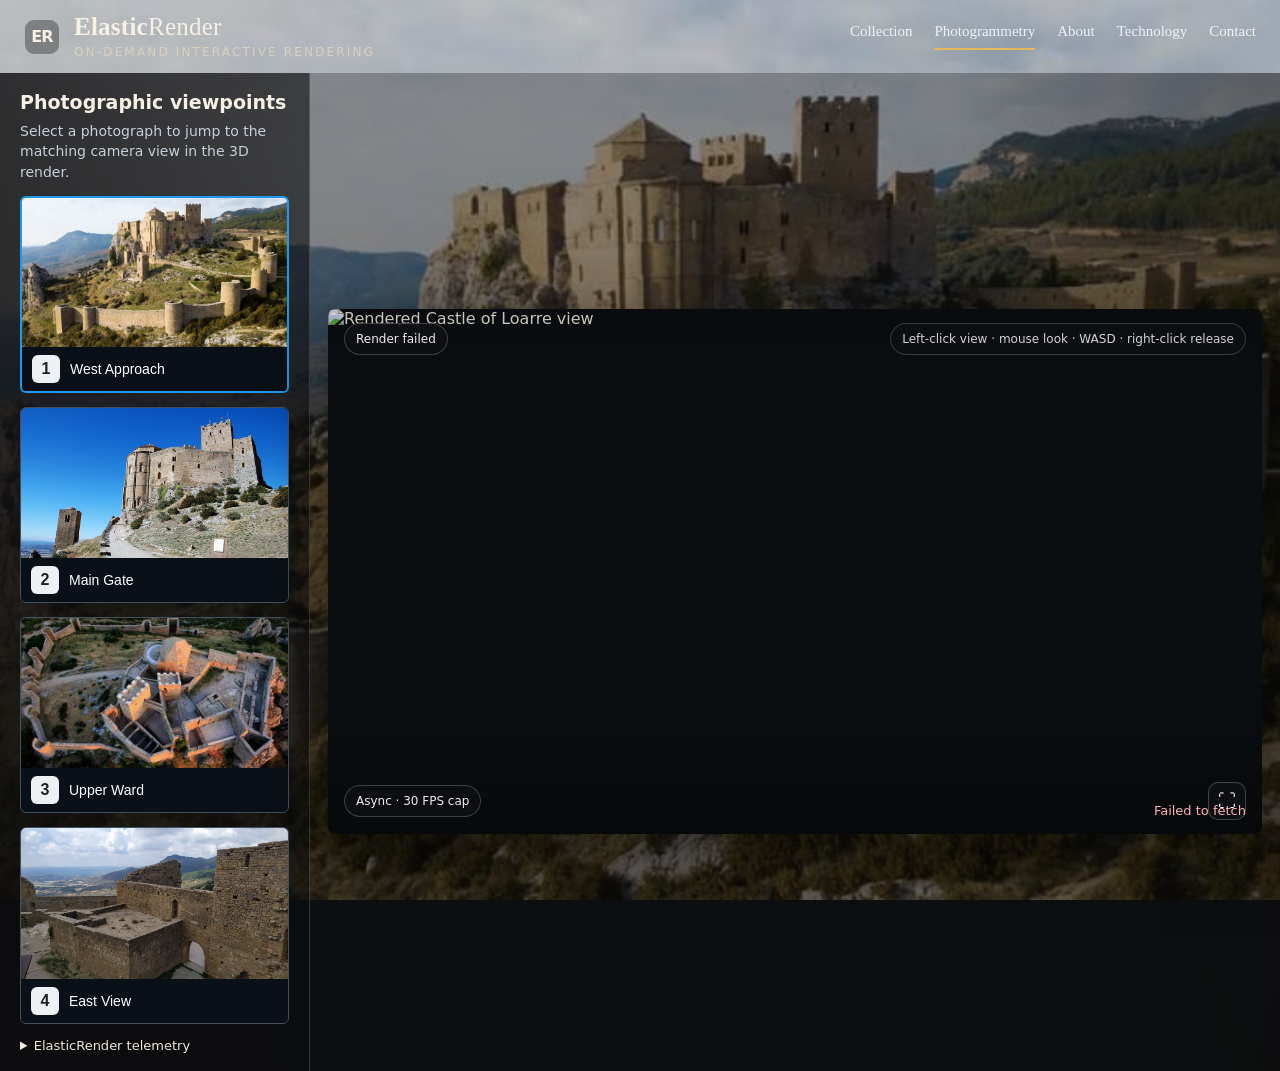
==== commit 8ed98367: "Add files via upload" ====
--- a/elasticrender_castle_demo.html
+++ b/elasticrender_castle_demo.html
@@ -16,13 +16,14 @@
 body{font-family:Inter,ui-sans-serif,system-ui,-apple-system,BlinkMacSystemFont,"Segoe UI",sans-serif;color:#f6f0e5;background:linear-gradient(rgba(12,10,9,.24),rgba(12,10,9,.48)),url("assets/camera1.jpg") center/cover fixed}
 header{height:auto;border:0;background:transparent;padding:14px 24px;gap:28px}.brand{display:flex;align-items:center;gap:14px;font-size:inherit;font-weight:inherit;letter-spacing:normal}.brand-mark{width:36px;height:36px;border:1px solid rgba(255,255,255,.45);border-radius:10px;display:grid;place-items:center;background:rgba(15,15,17,.34);backdrop-filter:blur(12px);font-weight:700;letter-spacing:-.05em}.brand-name{font-family:Georgia,"Times New Roman",serif;font-size:25px;line-height:1;letter-spacing:.01em}.brand-name strong{font-weight:700}.tagline{color:#d9d0c0;font-size:12px;letter-spacing:.18em;text-transform:uppercase;margin-top:6px}.nav{font-family:Georgia,"Times New Roman",serif;font-size:15px;gap:22px}.nav button{background:none;border:0;color:inherit;cursor:pointer}.layout{background:linear-gradient(90deg,rgba(12,10,8,.32),transparent 24%,transparent 74%,rgba(12,10,8,.28))}.layout aside{background:rgba(12,12,14,.70);border-color:rgba(255,255,255,.16)}main{background:rgba(12,12,14,.28)}
 nav a.active{border-bottom:2px solid #e6b85c;padding-bottom:8px}.telemetry{margin-top:14px;color:#d9d0c0;font-size:13px}.telemetry summary{cursor:pointer;color:#f0e8dc}.debug{margin-top:8px;color:#cfc6ba;font:11px/1.5 ui-monospace,monospace}
+.mobile-pad{display:none}.fullscreen-btn{pointer-events:auto;width:38px;height:38px;border:1px solid rgba(255,255,255,.22);background:rgba(17,18,21,.72);border-radius:10px;cursor:pointer;color:#fff;font-size:18px}.fullscreen-btn:hover{background:rgba(35,36,39,.86)}
 </style>
 </head>
 <body>
 <header><div class="brand"><div class="brand-mark">ER</div><div><div class="brand-name"><strong>Elastic</strong>Render</div><div class="tagline">On-demand interactive rendering</div></div></div><nav class="nav"><a href="elasticrender_museum_demo.html">Collection</a><a class="active" href="elasticrender_castle_demo.html">Photogrammetry</a><a href="elasticrender_museum_demo.html#about">About</a><a href="elasticrender_museum_demo.html#technology">Technology</a><a href="elasticrender_museum_demo.html#contact">Contact</a></nav></header>
 <div class="layout">
 <aside><h2>Photographic viewpoints</h2><p>Select a photograph to jump to the matching camera view in the 3D render.</p><div class="shots" id="shots"></div><details class="telemetry"><summary>ElasticRender telemetry</summary><div class="debug"><div id="clientStats">Client: async 30 FPS · waiting</div><div id="renderStats">Renderer: waiting</div></div></details></aside>
-<main><div class="render-wrap" id="view"><img id="render" alt="Rendered Castle of Loarre view"><div class="viewer-overlay"><div class="viewer-top"><span class="pill status" id="status">1080p · Ready</span><span class="pill interaction-hint">Left-click view · mouse look · WASD · right-click release</span></div><div class="viewer-bottom"><span class="pill">Async · 30 FPS cap</span><div class="mobile-pad" aria-label="Mobile movement controls"><button type="button" data-key="KeyW" aria-label="Move forward">▲</button><button type="button" data-key="KeyA" aria-label="Move left">◀</button><button type="button" data-key="KeyS" aria-label="Move backward">▼</button><button type="button" data-key="KeyD" aria-label="Move right">▶</button></div></div></div><div class="error" id="error"></div></div></main>
+<main><div class="render-wrap" id="view"><img id="render" alt="Rendered Castle of Loarre view"><div class="viewer-overlay"><div class="viewer-top"><span class="pill status" id="status">1080p · Ready</span><span class="pill interaction-hint">Left-click view · mouse look · WASD · right-click release</span></div><div class="viewer-bottom"><span class="pill">Async · 30 FPS cap</span><div class="mobile-pad" aria-label="Mobile movement controls"><button type="button" data-key="KeyW" aria-label="Move forward">▲</button><button type="button" data-key="KeyA" aria-label="Move left">◀</button><button type="button" data-key="KeyS" aria-label="Move backward">▼</button><button type="button" data-key="KeyD" aria-label="Move right">▶</button></div><button class="fullscreen-btn" id="fullscreen" type="button" title="Fullscreen" aria-label="Fullscreen">⛶</button></div></div><div class="error" id="error"></div></div></main>
 </div>
 <script>
 const lambdaUrl='https://2l6ziozoccic3lmfd7wuqg2xia0nkqah.lambda-url.eu-west-2.on.aws/';
@@ -63,7 +64,8 @@
 document.addEventListener('mousemove',event=>{if(!active)return;yaw+=event.movementX*.002;pitch=Math.max(-1.54,Math.min(1.54,pitch-event.movementY*.002));movementQueued=true});
 document.addEventListener('keydown',event=>{if(!active)return;if(['KeyW','KeyA','KeyS','KeyD','ShiftLeft','ShiftRight'].includes(event.code)){keys.add(event.code);event.preventDefault()}});
 document.addEventListener('keyup',event=>keys.delete(event.code));
-document.querySelectorAll('.mobile-pad button').forEach(button=>{const key=button.dataset.key;const release=event=>{event.preventDefault();keys.delete(key);button.releasePointerCapture?.(event.pointerId)};button.addEventListener('pointerdown',event=>{event.preventDefault();keys.add(key);movementQueued=true;button.setPointerCapture?.(event.pointerId)});button.addEventListener('pointerup',release);button.addEventListener('pointercancel',release);button.addEventListener('pointerleave',event=>{if(button.hasPointerCapture?.(event.pointerId))release(event)})});
+document.querySelectorAll('.mobile-pad button').forEach(button=>{const key=button.dataset.key;const release=event=>{event.preventDefault();keys.delete(key);active=false;button.releasePointerCapture?.(event.pointerId)};button.addEventListener('pointerdown',event=>{event.preventDefault();active=true;keys.add(key);movementQueued=true;button.setPointerCapture?.(event.pointerId)});button.addEventListener('pointerup',release);button.addEventListener('pointercancel',release);button.addEventListener('pointerleave',event=>{if(button.hasPointerCapture?.(event.pointerId))release(event)})});
+document.getElementById('fullscreen').addEventListener('click',()=>{if(document.fullscreenElement)document.exitFullscreen();else view.requestFullscreen?.()});
 let settlingFrames=0;
 function tick(now){const dt=Math.min(.05,(now-lastMove)/1000);lastMove=now;if(active&&keys.size){const f=norm([Math.cos(pitch)*Math.cos(yaw),Math.sin(pitch),Math.cos(pitch)*Math.sin(yaw)]),r=norm(cross(f,[0,1,0])),speed=2*(keys.has('ShiftLeft')||keys.has('ShiftRight')?.1:1);if(keys.has('KeyW'))position=position.map((x,i)=>x+f[i]*speed*dt);if(keys.has('KeyS'))position=position.map((x,i)=>x-f[i]*speed*dt);if(keys.has('KeyD'))position=position.map((x,i)=>x+r[i]*speed*dt);if(keys.has('KeyA'))position=position.map((x,i)=>x-r[i]*speed*dt);movementQueued=true}requestAnimationFrame(tick)}
 function asyncTick(){if(movementQueued){movementQueued=false;settlingFrames=1;renderWidth=960;renderHeight=540;issueRender(matrix())}else if(settlingFrames>0){settlingFrames--;renderWidth=1920;renderHeight=1080;issueRender(matrix())}setTimeout(asyncTick,1000/30)}requestAnimationFrame(tick);asyncTick();
